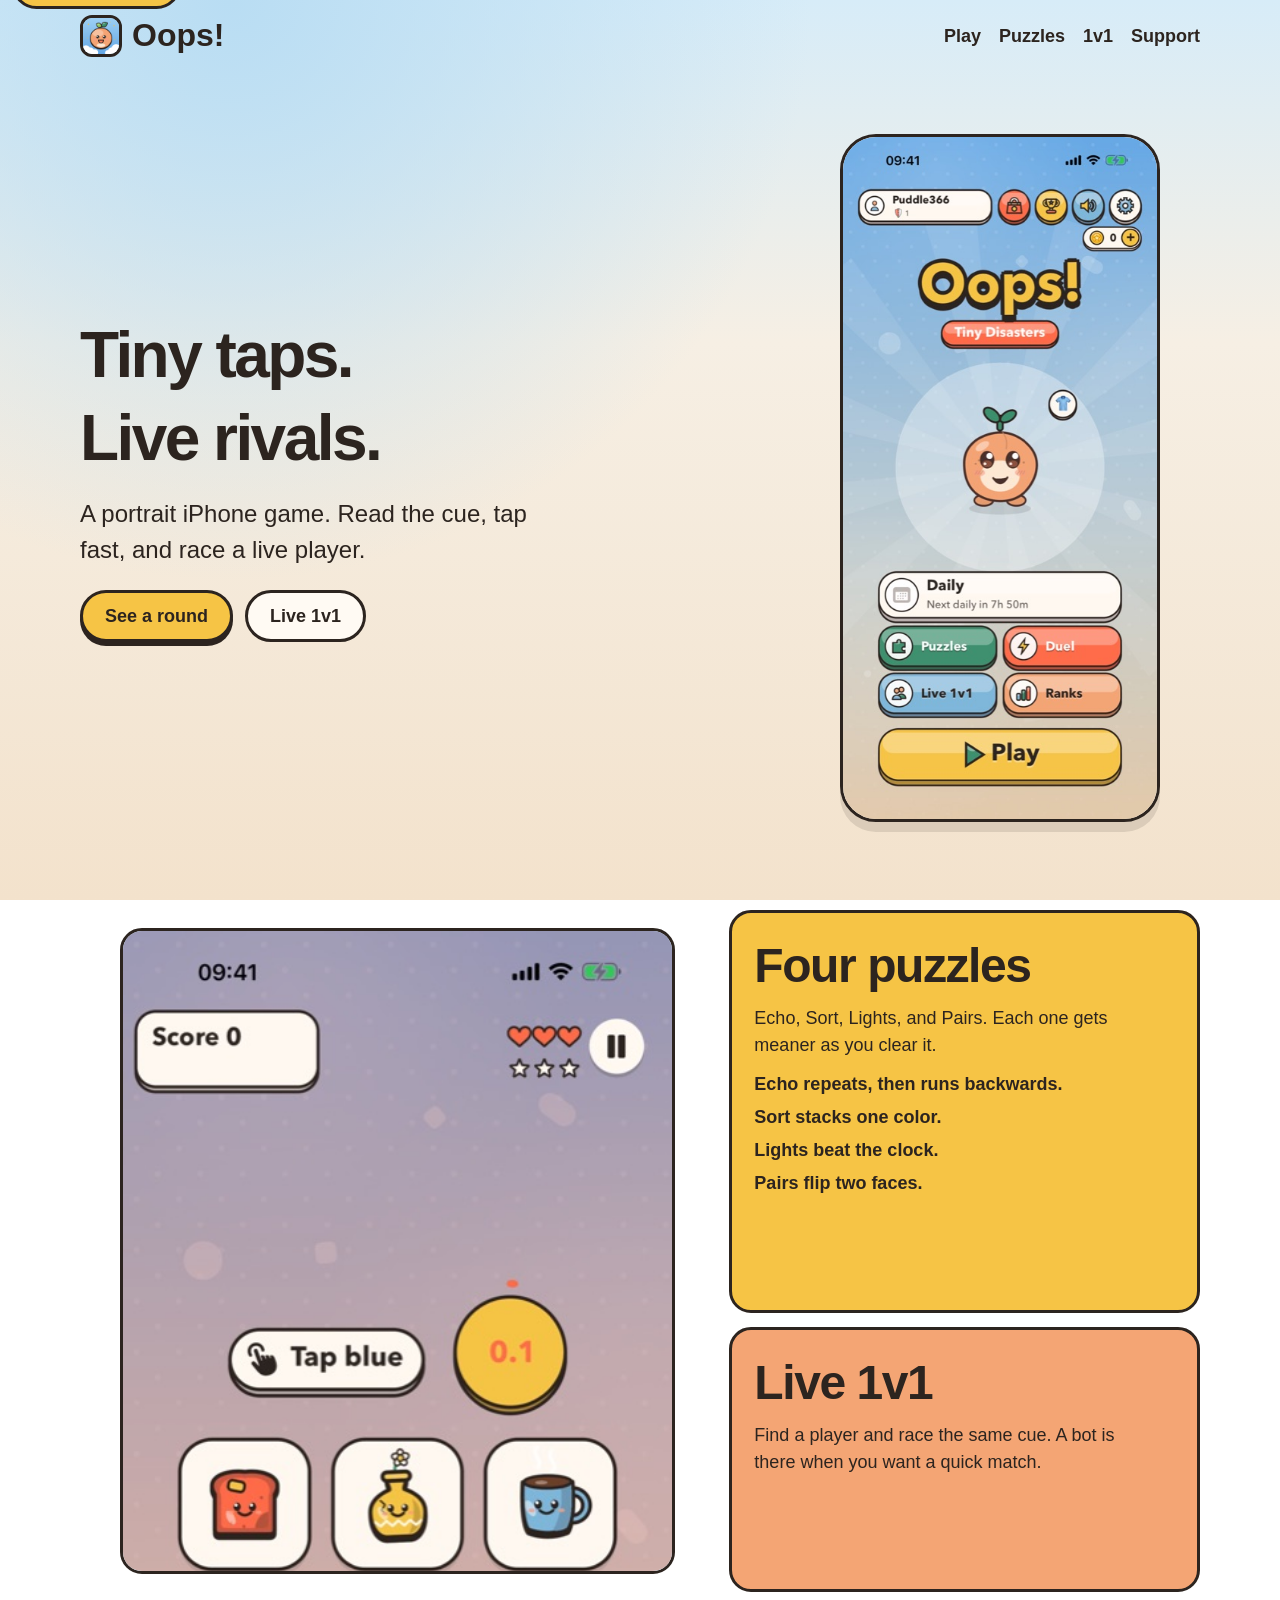
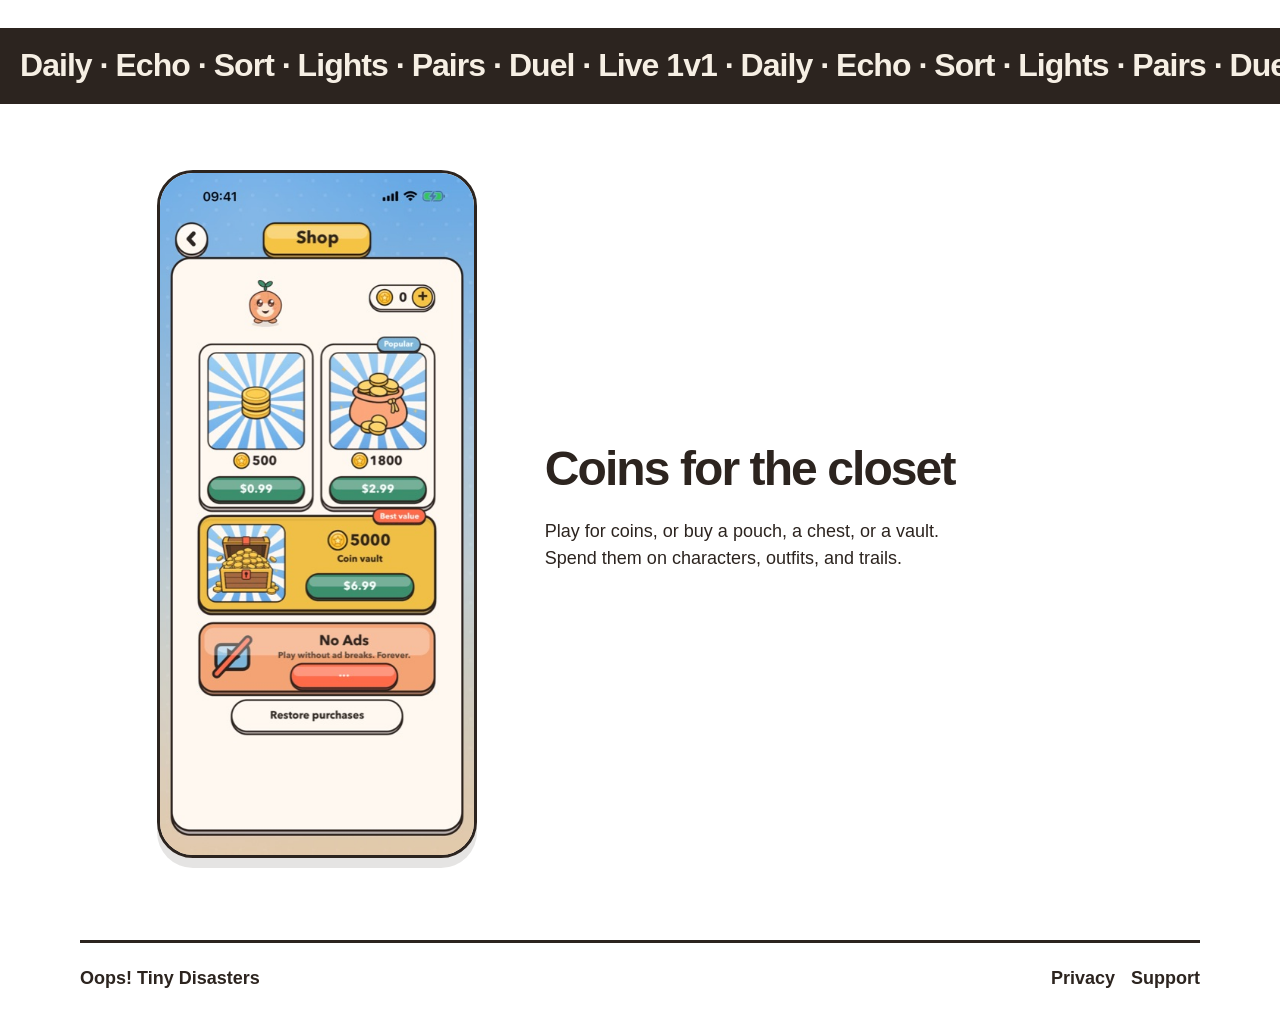
==== index.html @ edd9cb4e "Publish the Oops! Tiny Disasters pages for the App Store URLs. Co-authored-by: Cursor <cursoragent@c" ====
<!DOCTYPE html>
<html lang="en">
<head>
  <meta charset="utf-8">
  <meta name="viewport" content="width=device-width, initial-scale=1">
  <title>Oops! Tiny Disasters</title>
  <meta name="description" content="A portrait iPhone game. Read the cue, tap fast, and race a live player.">
  <link rel="icon" href="img/icon.png">
  <style>
    body { font-size: 18px; line-height: 1.5; color: #2c241f; }
    .brand { font-size: 32px; line-height: 1.3; }
    h1 { font-size: 64px; line-height: 1.3; }
    .hero p { font-size: 24px; line-height: 1.5; }
    h2 { font-size: 48px; line-height: 1.3; }
    .ribbon p { font-size: 32px; line-height: 1.3; }
  </style>
  <link rel="stylesheet" href="styles.css">
</head>
<body>
  <a class="skip" href="#play">Skip to the game</a>
  <header class="wrap nav">
    <a class="brand" href="/"><img src="img/icon.png" alt="" width="42" height="42"><span><b>Oops!</b></span></a>
    <button class="nav-toggle" type="button" aria-expanded="false">Menu</button>
    <nav class="nav-links" aria-label="Pages">
      <a href="#play">Play</a>
      <a href="#puzzles">Puzzles</a>
      <a href="#live">1v1</a>
      <a href="/support">Support</a>
    </nav>
  </header>

  <main>
    <section class="wrap hero">
      <div>
        <h1>Tiny taps. Live rivals.</h1>
        <p>A portrait iPhone game. Read the cue, tap fast, and race a live player.</p>
        <div class="cta-row">
          <a class="btn" href="#play">See a round</a>
          <a class="btn ghost" href="#live">Live 1v1</a>
        </div>
      </div>
      <figure class="phone">
        <img src="img/menu.jpg" alt="The Oops! Tiny Disasters home screen, with Play, Daily, Puzzles, and Duel.">
      </figure>
    </section>

    <section class="wrap bento" id="play">
      <figure class="tile shot">
        <img src="img/play.jpg" alt="A round in progress, with the cue above the choices.">
      </figure>
      <article class="tile butter" id="puzzles">
        <h2>Four puzzles</h2>
        <p>Echo, Sort, Lights, and Pairs. Each one gets meaner as you clear it.</p>
        <ul>
          <li>Echo repeats, then runs backwards.</li>
          <li>Sort stacks one color.</li>
          <li>Lights beat the clock.</li>
          <li>Pairs flip two faces.</li>
        </ul>
      </article>
      <article class="tile peach" id="live">
        <h2>Live 1v1</h2>
        <p>Find a player and race the same cue. A bot is there when you want a quick match.</p>
      </article>
    </section>

    <div class="ribbon" aria-hidden="true">
      <p>Daily · Echo · Sort · Lights · Pairs · Duel · Live 1v1 · Daily · Echo · Sort · Lights · Pairs · Duel · Live 1v1</p>
    </div>

    <section class="wrap shop">
      <figure class="phone">
        <img src="img/shop.jpg" alt="The coin shop, with the 500, 1800, and 5000 coin packs.">
      </figure>
      <div>
        <h2>Coins for the closet</h2>
        <p>Play for coins, or buy a pouch, a chest, or a vault. Spend them on characters, outfits, and trails.</p>
      </div>
    </section>
  </main>

  <footer class="wrap foot">
    <span>Oops! Tiny Disasters</span>
    <nav aria-label="Legal">
      <a href="/privacy">Privacy</a>
      <a href="/support">Support</a>
    </nav>
  </footer>
  <script>
    const toggle = document.querySelector(".nav-toggle");
    const links = document.querySelector(".nav-links");
    toggle.addEventListener("click", () => {
      const open = links.classList.toggle("open");
      toggle.setAttribute("aria-expanded", open ? "true" : "false");
    });
  </script>
</body>
</html>
---- styles.css ----
:root {
  --cream: #f6efe4;
  --ink: #2c241f;
  --coral: #ff6b4a;
  --leaf: #3d8f6e;
  --butter: #f6c445;
  --peach: #f4a574;
  --sky: #7eb6d9;
  --card: #fffaf3;
  --line: 3px;
  --radius: 22px;
  --shadow: 0 10px 0 rgb(44 36 31 / 12%);
  --font: "Avenir Next", "Trebuchet MS", "Segoe UI", sans-serif;
}

* { box-sizing: border-box; }
html { scroll-behavior: smooth; }
body {
  margin: 0;
  font-family: var(--font);
  color: var(--ink);
  background:
    radial-gradient(circle at 18% 0%, #b9ddf3 0, transparent 42%),
    linear-gradient(#d7ecf8 0%, var(--cream) 38%, #f3e2cc 100%);
  background-attachment: fixed;
  font-size: 18px;
  line-height: 1.5;
}
img { max-width: 100%; display: block; }
a { color: inherit; }

.skip {
  position: absolute;
  left: 12px;
  top: -40px;
  background: var(--butter);
  border: var(--line) solid var(--ink);
  border-radius: 999px;
  padding: 8px 14px;
  z-index: 5;
}
.skip:focus { top: 12px; }

.wrap {
  width: min(1120px, calc(100% - 32px));
  margin: 0 auto;
}

.nav {
  position: relative;
  height: 72px;
  display: flex;
  align-items: center;
  justify-content: space-between;
  gap: 16px;
}
.brand {
  display: flex;
  align-items: center;
  gap: 10px;
  text-decoration: none;
  font-weight: 800;
  font-size: 32px;
}
.brand img {
  width: 42px;
  height: 42px;
  border-radius: 12px;
  border: var(--line) solid var(--ink);
}
.brand b { color: var(--ink); }
.nav-links {
  display: flex;
  align-items: center;
  gap: 18px;
  font-weight: 700;
}
.nav-links a { text-decoration: none; }
.nav-toggle { display: none; }

.btn {
  display: inline-flex;
  align-items: center;
  justify-content: center;
  min-height: 52px;
  padding: 0 22px;
  border-radius: 999px;
  border: var(--line) solid var(--ink);
  background: var(--butter);
  color: var(--ink);
  font: inherit;
  font-weight: 800;
  text-decoration: none;
  box-shadow: 0 4px 0 var(--ink);
  white-space: nowrap;
}
.btn:active { transform: translateY(2px); box-shadow: 0 2px 0 var(--ink); }
.btn.coral { background: var(--coral); }
.btn.ghost { background: var(--card); box-shadow: none; }

.hero {
  min-height: calc(100dvh - 72px);
  display: grid;
  grid-template-columns: 1.15fr 0.85fr;
  gap: 28px;
  align-items: center;
  padding: 12px 0 28px;
}
.hero h1 {
  margin: 0;
  font-size: 64px;
  line-height: 1.3;
  letter-spacing: -0.04em;
  max-width: 11ch;
}
.hero p {
  max-width: 36ch;
  font-size: 24px;
  margin: 16px 0 22px;
}
.cta-row { display: flex; flex-wrap: wrap; gap: 12px; }

.phone {
  justify-self: end;
  width: min(320px, 100%);
  border: var(--line) solid var(--ink);
  border-radius: 36px;
  overflow: hidden;
  background: var(--card);
  box-shadow: var(--shadow);
}
.phone img { width: 100%; height: auto; }

.bento {
  display: grid;
  grid-template-columns: 1.35fr 1fr;
  grid-template-rows: auto auto;
  gap: 14px;
  padding: 10px 0 36px;
}
.tile {
  border: var(--line) solid var(--ink);
  border-radius: var(--radius);
  background: var(--card);
  overflow: hidden;
}
.tile.shot { grid-row: span 2; background: #d7ecf8; }
.tile.shot img { width: 100%; height: 100%; object-fit: cover; object-position: top; max-height: 640px; }
.tile.butter { background: var(--butter); padding: 22px; }
.tile.peach { background: var(--peach); padding: 22px; }
.tile h2 { margin: 0 0 8px; font-size: 48px; letter-spacing: -0.03em; line-height: 1.3; }
.tile p { margin: 0; max-width: 36ch; }
.tile ul { margin: 12px 0 0; padding: 0; list-style: none; font-weight: 800; }
.tile li + li { margin-top: 6px; }

.ribbon {
  border-block: var(--line) solid var(--ink);
  background: var(--ink);
  color: var(--cream);
  overflow: hidden;
  padding: 14px 20px;
}
.ribbon p {
  margin: 0;
  font-weight: 800;
  font-size: 32px;
  letter-spacing: -0.03em;
  white-space: nowrap;
}

.shop {
  display: grid;
  grid-template-columns: 0.8fr 1.2fr;
  gap: 28px;
  align-items: center;
  padding: 48px 0 64px;
}
.shop h2 {
  margin: 0 0 10px;
  font-size: 48px;
  letter-spacing: -0.04em;
  line-height: 1.3;
}
.shop p { max-width: 42ch; }

.foot {
  border-top: var(--line) solid var(--ink);
  padding: 22px 0 36px;
  display: flex;
  justify-content: space-between;
  gap: 12px;
  font-weight: 700;
}
.foot nav { display: flex; gap: 16px; }
.foot a { text-decoration: none; }

.page { padding: 12px 0 64px; }
.page h1 {
  font-size: 64px;
  letter-spacing: -0.04em;
  line-height: 1.3;
  margin: 8px 0 12px;
}
.page h2 { margin: 32px 0 8px; font-size: 32px; letter-spacing: -0.03em; line-height: 1.3; }
.page p, .page li { max-width: 62ch; }
.page a.mail { font-weight: 800; }

@media (max-width: 800px) {
  .nav-toggle {
    display: block;
    border: var(--line) solid var(--ink);
    background: var(--card);
    border-radius: 999px;
    font: inherit;
    font-weight: 800;
    padding: 8px 14px;
  }
  .nav-links {
    display: none;
    position: absolute;
    top: 72px;
    right: 16px;
    left: 16px;
    flex-direction: column;
    align-items: stretch;
    background: var(--card);
    border: var(--line) solid var(--ink);
    border-radius: var(--radius);
    padding: 12px;
    z-index: 4;
  }
  .nav-links.open { display: flex; }
  .hero, .bento, .shop { grid-template-columns: 1fr; }
  .hero { min-height: auto; padding-top: 8px; }
  .phone, .tile.shot { justify-self: center; }
  .tile.shot { grid-row: auto; }
  .tile.shot img { max-height: 520px; object-fit: contain; }
  .foot { flex-direction: column; }
}

@media (prefers-reduced-motion: reduce) {
  html { scroll-behavior: auto; }
}
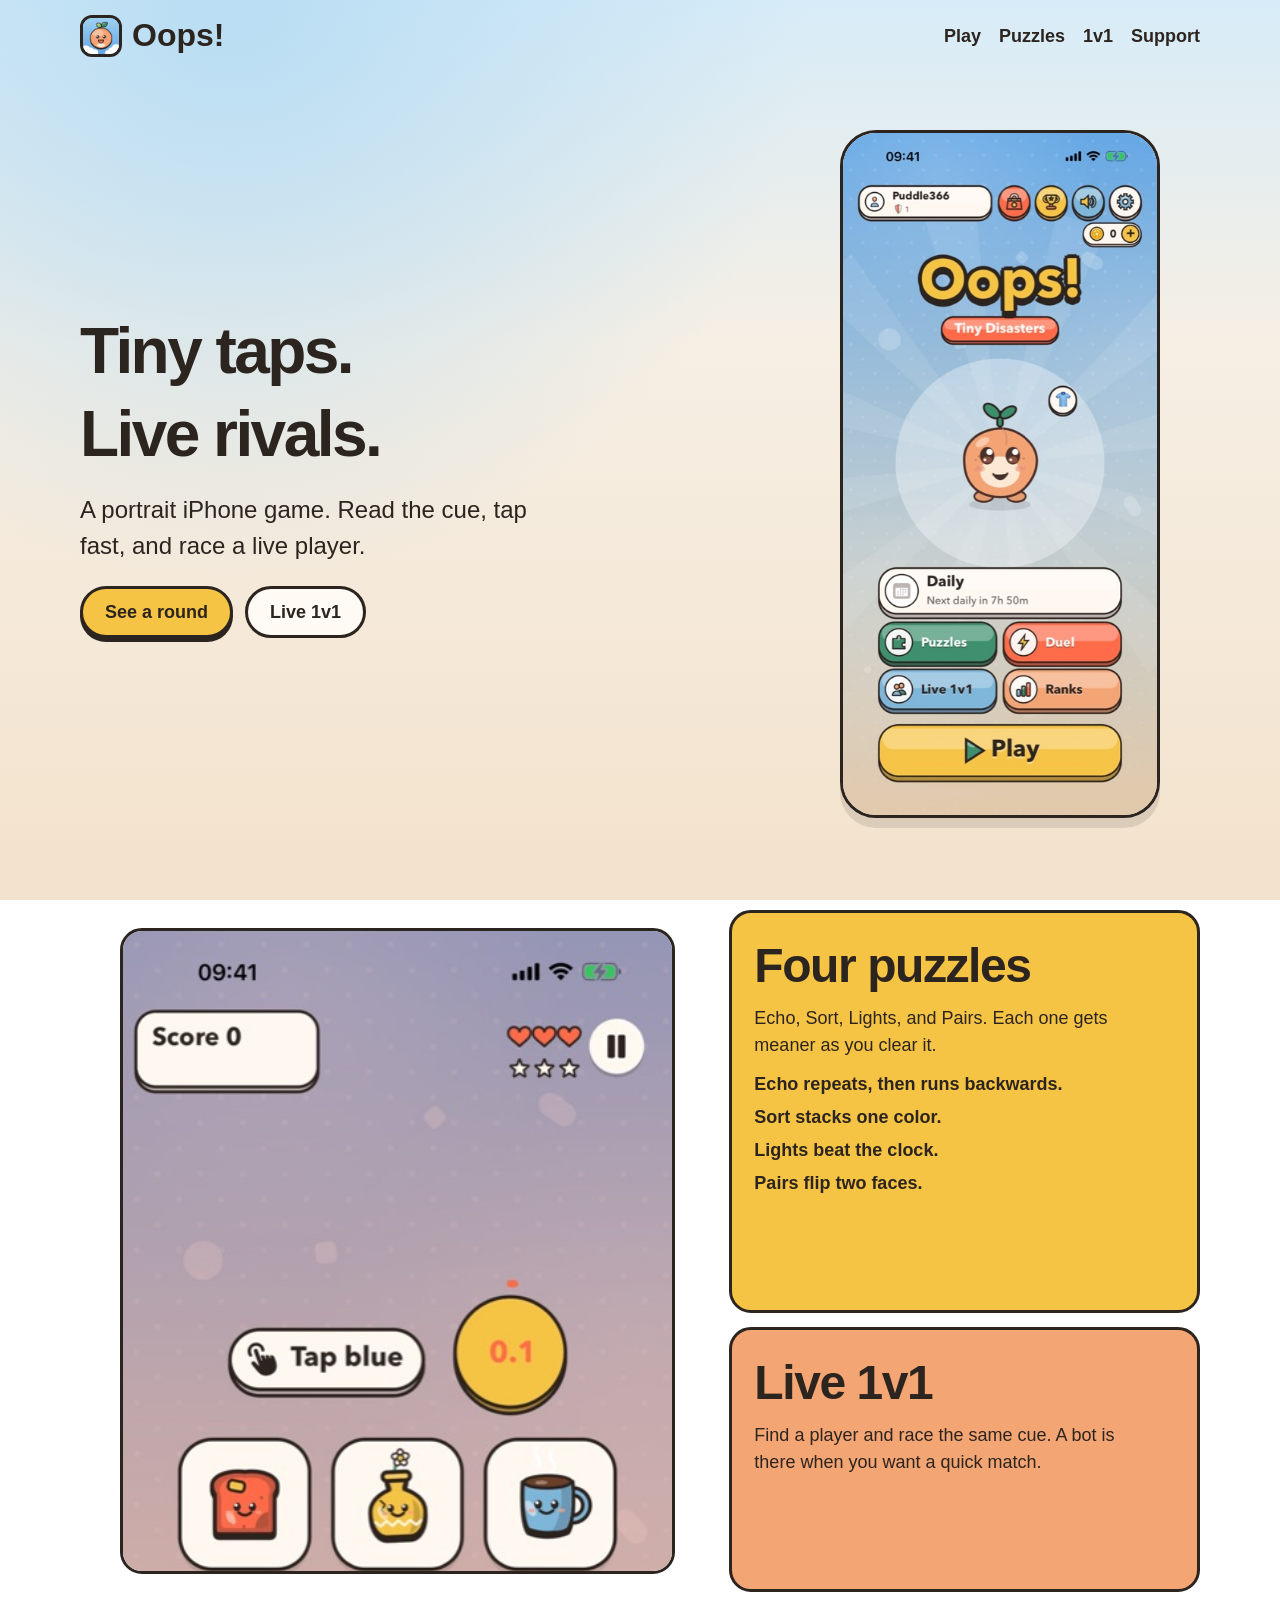
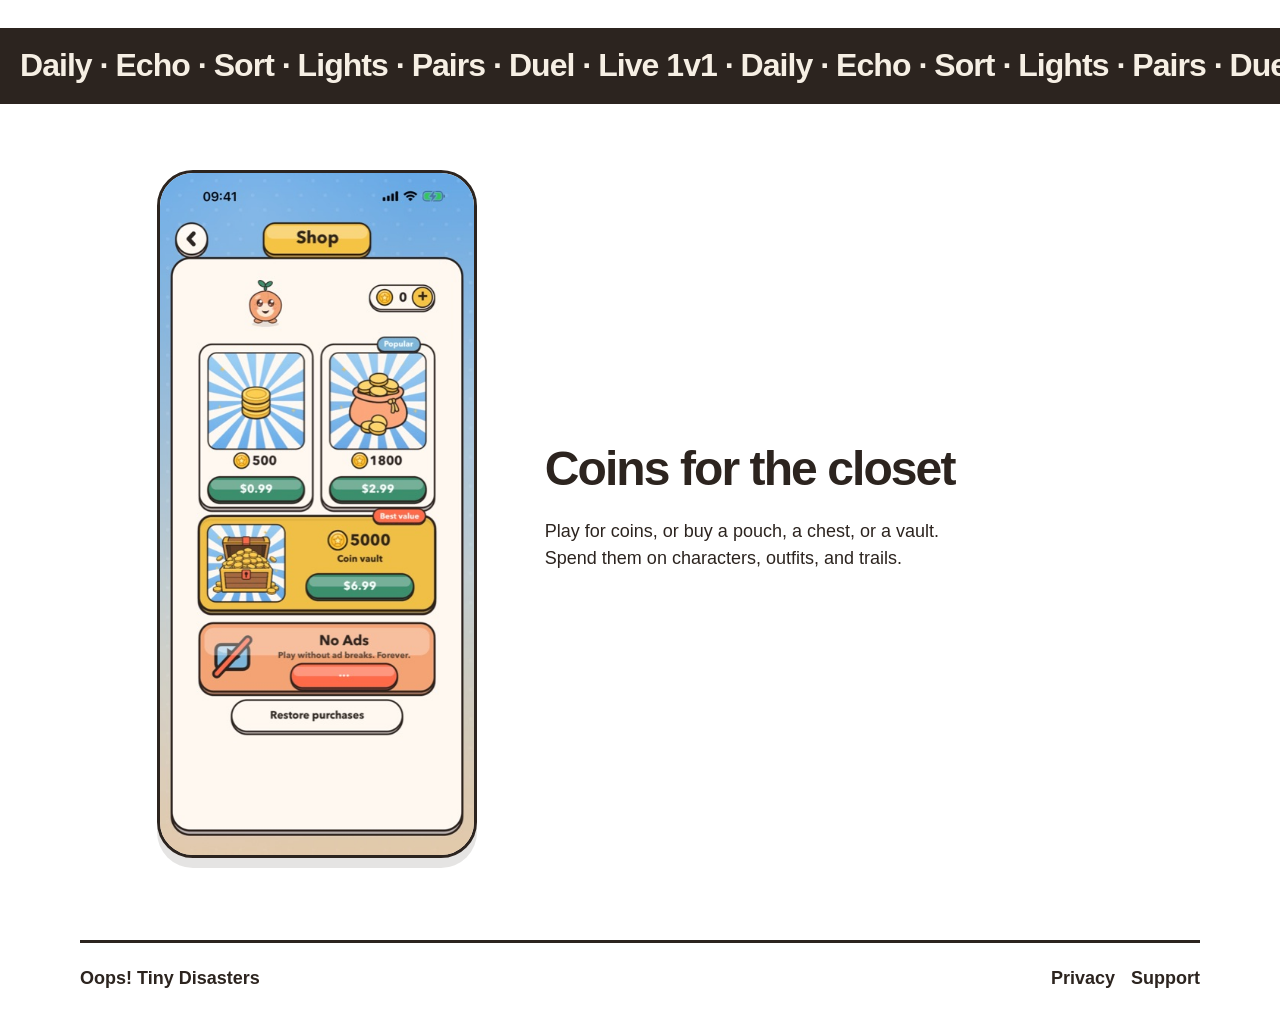
==== commit 42c25016: "Break the homepage headline into two lines and tuck the skip link away." ====
--- a/index.html
+++ b/index.html
@@ -32,7 +32,7 @@
   <main>
     <section class="wrap hero">
       <div>
-        <h1>Tiny taps. Live rivals.</h1>
+        <h1>Tiny taps.<br>Live rivals.</h1>
         <p>A portrait iPhone game. Read the cue, tap fast, and race a live player.</p>
         <div class="cta-row">
           <a class="btn" href="#play">See a round</a>
--- a/styles.css
+++ b/styles.css
@@ -32,7 +32,7 @@
 .skip {
   position: absolute;
   left: 12px;
-  top: -40px;
+  top: -80px;
   background: var(--butter);
   border: var(--line) solid var(--ink);
   border-radius: 999px;
@@ -104,14 +104,14 @@
   grid-template-columns: 1.15fr 0.85fr;
   gap: 28px;
   align-items: center;
-  padding: 12px 0 28px;
+  padding: 4px 0 28px;
 }
 .hero h1 {
   margin: 0;
   font-size: 64px;
   line-height: 1.3;
   letter-spacing: -0.04em;
-  max-width: 11ch;
+  max-width: 14ch;
 }
 .hero p {
   max-width: 36ch;
